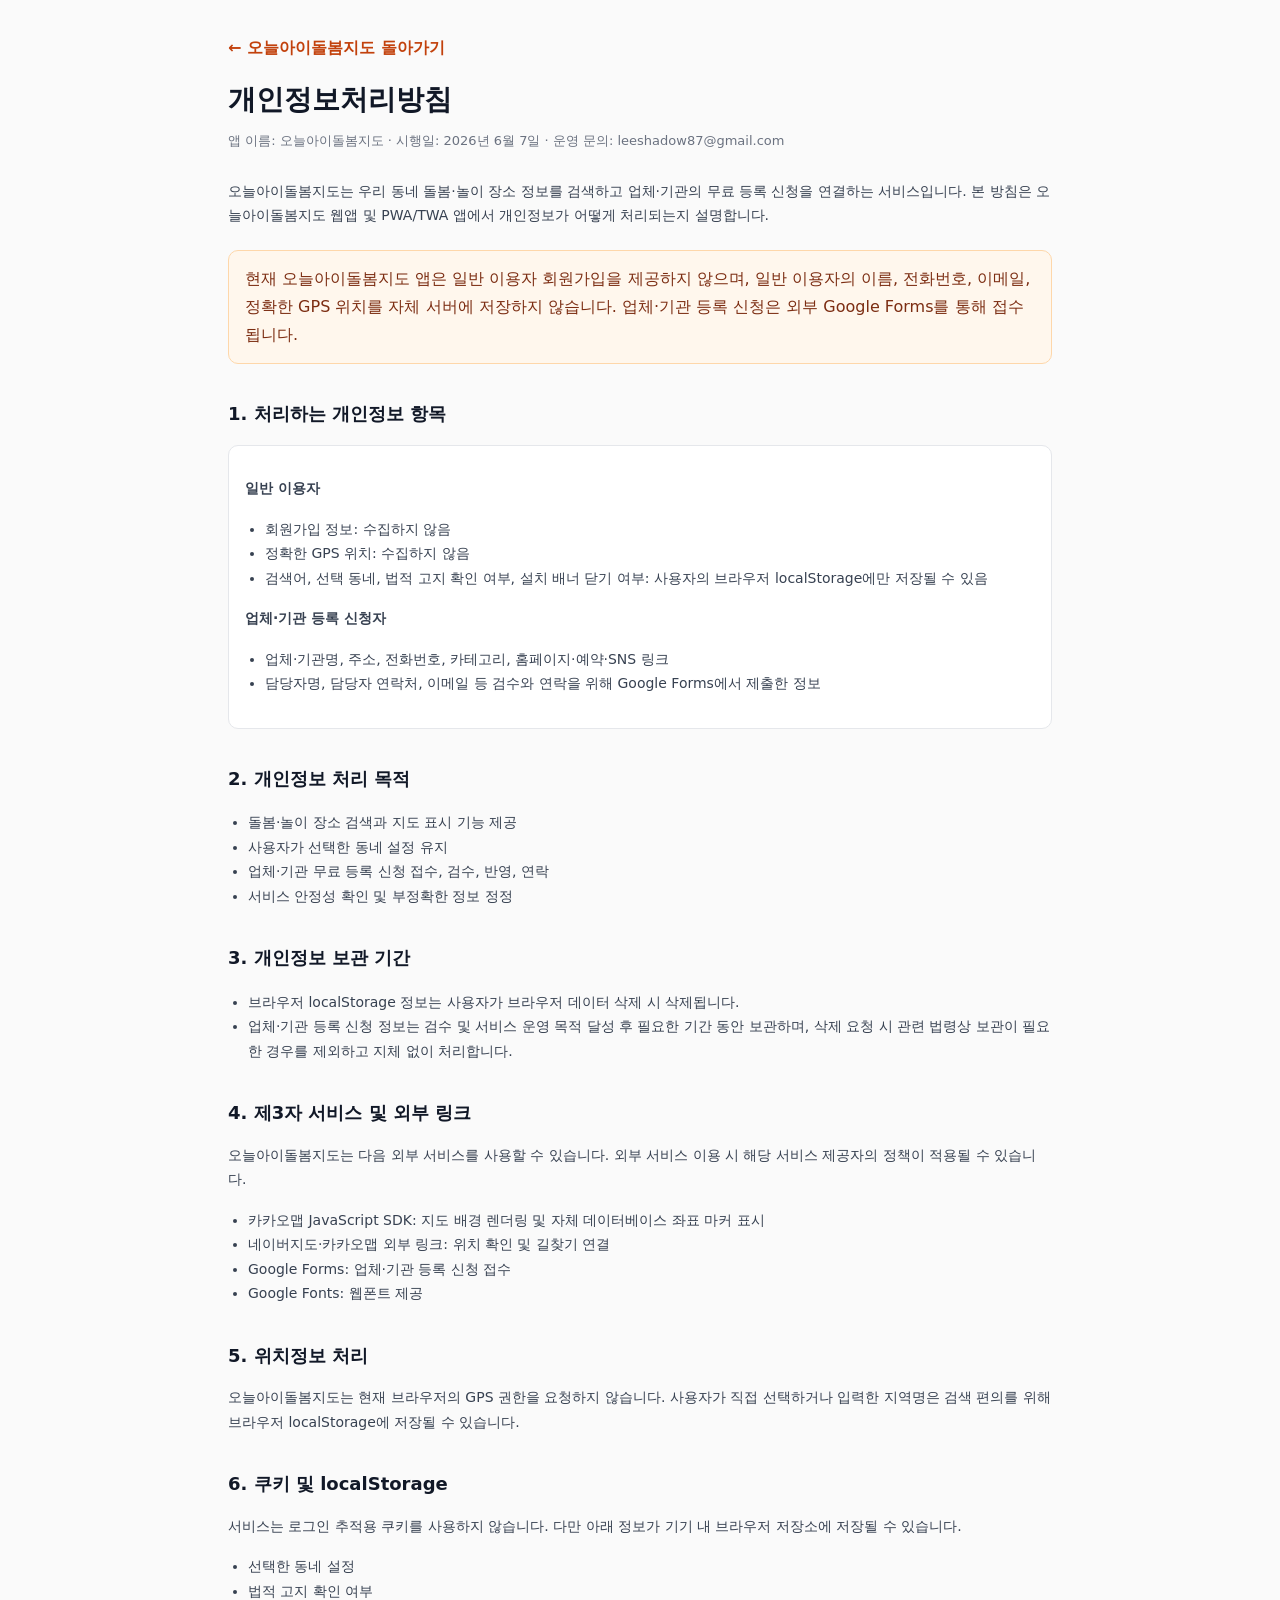
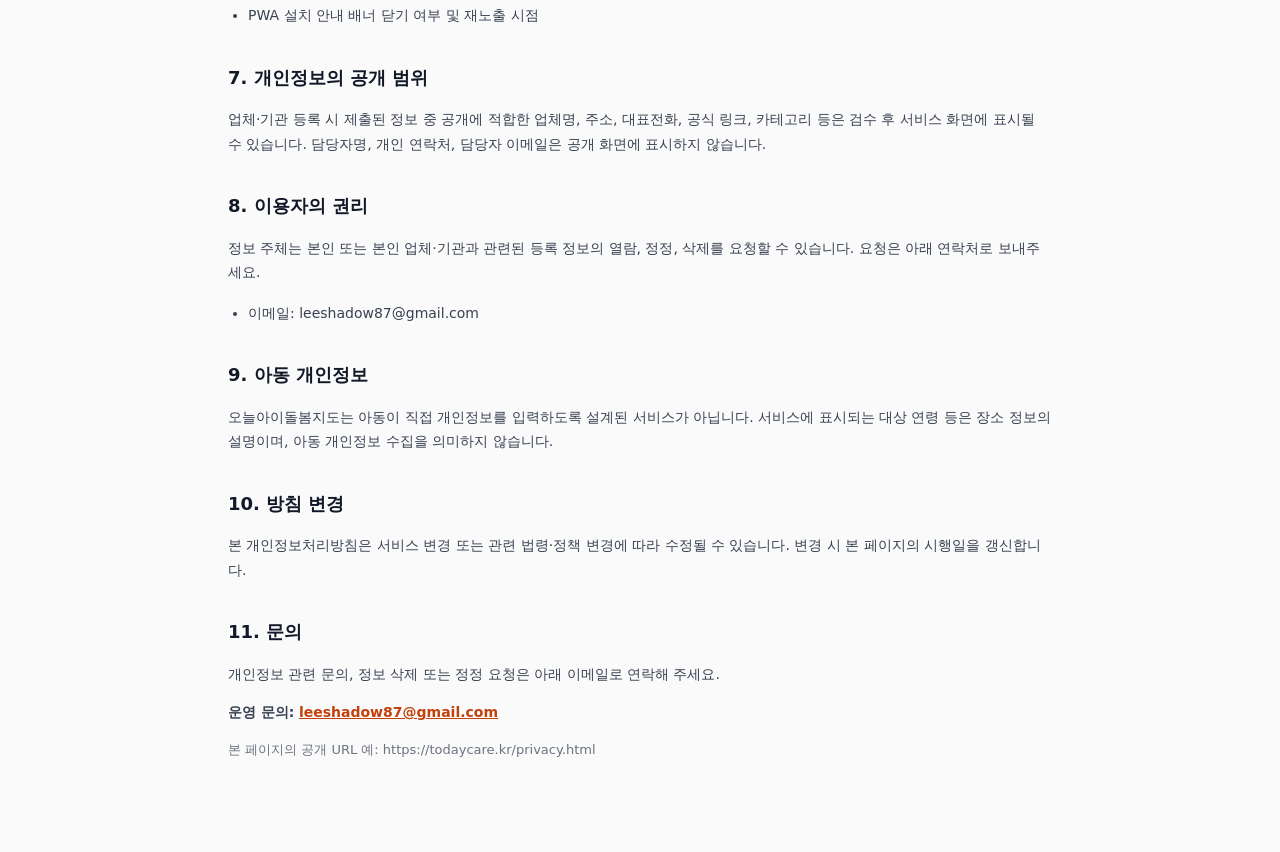
==== privacy.html @ aca75ce4 "Add files via upload" ====
<!DOCTYPE html>
<html lang="ko">
<head>
<meta charset="UTF-8">
<meta name="viewport" content="width=device-width, initial-scale=1.0">
<meta name="robots" content="index,follow">
<title>개인정보처리방침 | 오늘아이돌봄지도</title>
<link rel="icon" type="image/png" sizes="192x192" href="icons/icon-192.png">
<link rel="apple-touch-icon" href="icons/icon-192.png">
<style>
  *{box-sizing:border-box}
  body{margin:0;background:#fafafa;color:#111827;font-family:'Noto Sans KR',system-ui,-apple-system,BlinkMacSystemFont,'Segoe UI',sans-serif;line-height:1.75}
  main{max-width:860px;margin:0 auto;padding:34px 18px 64px}
  h1{font-size:28px;line-height:1.25;margin:0 0 8px}
  h2{font-size:18px;margin:34px 0 10px}
  p,li{font-size:14px;color:#374151}
  ul{padding-left:20px}
  a{color:#c2410c;font-weight:700}
  .meta{color:#6b7280;font-size:13px;margin-bottom:26px}
  .notice{background:#fff7ed;border:1px solid #fed7aa;border-radius:10px;padding:14px 16px;margin:22px 0;color:#7c2d12}
  .box{background:#fff;border:1px solid #e5e7eb;border-radius:10px;padding:16px;margin:16px 0}
  .back{display:inline-flex;margin-bottom:20px;text-decoration:none}
</style>
</head>
<body>
<main>
  <a class="back" href="./">← 오늘아이돌봄지도 돌아가기</a>
  <h1>개인정보처리방침</h1>
  <p class="meta">앱 이름: 오늘아이돌봄지도 · 시행일: 2026년 6월 7일 · 운영 문의: leeshadow87@gmail.com</p>

  <p>오늘아이돌봄지도는 우리 동네 돌봄·놀이 장소 정보를 검색하고 업체·기관의 무료 등록 신청을 연결하는 서비스입니다. 본 방침은 오늘아이돌봄지도 웹앱 및 PWA/TWA 앱에서 개인정보가 어떻게 처리되는지 설명합니다.</p>

  <div class="notice">
    현재 오늘아이돌봄지도 앱은 일반 이용자 회원가입을 제공하지 않으며, 일반 이용자의 이름, 전화번호, 이메일, 정확한 GPS 위치를 자체 서버에 저장하지 않습니다. 업체·기관 등록 신청은 외부 Google Forms를 통해 접수됩니다.
  </div>

  <h2>1. 처리하는 개인정보 항목</h2>
  <div class="box">
    <p><b>일반 이용자</b></p>
    <ul>
      <li>회원가입 정보: 수집하지 않음</li>
      <li>정확한 GPS 위치: 수집하지 않음</li>
      <li>검색어, 선택 동네, 법적 고지 확인 여부, 설치 배너 닫기 여부: 사용자의 브라우저 localStorage에만 저장될 수 있음</li>
    </ul>
    <p><b>업체·기관 등록 신청자</b></p>
    <ul>
      <li>업체·기관명, 주소, 전화번호, 카테고리, 홈페이지·예약·SNS 링크</li>
      <li>담당자명, 담당자 연락처, 이메일 등 검수와 연락을 위해 Google Forms에서 제출한 정보</li>
    </ul>
  </div>

  <h2>2. 개인정보 처리 목적</h2>
  <ul>
    <li>돌봄·놀이 장소 검색과 지도 표시 기능 제공</li>
    <li>사용자가 선택한 동네 설정 유지</li>
    <li>업체·기관 무료 등록 신청 접수, 검수, 반영, 연락</li>
    <li>서비스 안정성 확인 및 부정확한 정보 정정</li>
  </ul>

  <h2>3. 개인정보 보관 기간</h2>
  <ul>
    <li>브라우저 localStorage 정보는 사용자가 브라우저 데이터 삭제 시 삭제됩니다.</li>
    <li>업체·기관 등록 신청 정보는 검수 및 서비스 운영 목적 달성 후 필요한 기간 동안 보관하며, 삭제 요청 시 관련 법령상 보관이 필요한 경우를 제외하고 지체 없이 처리합니다.</li>
  </ul>

  <h2>4. 제3자 서비스 및 외부 링크</h2>
  <p>오늘아이돌봄지도는 다음 외부 서비스를 사용할 수 있습니다. 외부 서비스 이용 시 해당 서비스 제공자의 정책이 적용될 수 있습니다.</p>
  <ul>
    <li>카카오맵 JavaScript SDK: 지도 배경 렌더링 및 자체 데이터베이스 좌표 마커 표시</li>
    <li>네이버지도·카카오맵 외부 링크: 위치 확인 및 길찾기 연결</li>
    <li>Google Forms: 업체·기관 등록 신청 접수</li>
    <li>Google Fonts: 웹폰트 제공</li>
  </ul>

  <h2>5. 위치정보 처리</h2>
  <p>오늘아이돌봄지도는 현재 브라우저의 GPS 권한을 요청하지 않습니다. 사용자가 직접 선택하거나 입력한 지역명은 검색 편의를 위해 브라우저 localStorage에 저장될 수 있습니다.</p>

  <h2>6. 쿠키 및 localStorage</h2>
  <p>서비스는 로그인 추적용 쿠키를 사용하지 않습니다. 다만 아래 정보가 기기 내 브라우저 저장소에 저장될 수 있습니다.</p>
  <ul>
    <li>선택한 동네 설정</li>
    <li>법적 고지 확인 여부</li>
    <li>PWA 설치 안내 배너 닫기 여부 및 재노출 시점</li>
  </ul>

  <h2>7. 개인정보의 공개 범위</h2>
  <p>업체·기관 등록 시 제출된 정보 중 공개에 적합한 업체명, 주소, 대표전화, 공식 링크, 카테고리 등은 검수 후 서비스 화면에 표시될 수 있습니다. 담당자명, 개인 연락처, 담당자 이메일은 공개 화면에 표시하지 않습니다.</p>

  <h2>8. 이용자의 권리</h2>
  <p>정보 주체는 본인 또는 본인 업체·기관과 관련된 등록 정보의 열람, 정정, 삭제를 요청할 수 있습니다. 요청은 아래 연락처로 보내주세요.</p>
  <ul>
    <li>이메일: leeshadow87@gmail.com</li>
  </ul>

  <h2>9. 아동 개인정보</h2>
  <p>오늘아이돌봄지도는 아동이 직접 개인정보를 입력하도록 설계된 서비스가 아닙니다. 서비스에 표시되는 대상 연령 등은 장소 정보의 설명이며, 아동 개인정보 수집을 의미하지 않습니다.</p>

  <h2>10. 방침 변경</h2>
  <p>본 개인정보처리방침은 서비스 변경 또는 관련 법령·정책 변경에 따라 수정될 수 있습니다. 변경 시 본 페이지의 시행일을 갱신합니다.</p>

  <h2>11. 문의</h2>
  <p>개인정보 관련 문의, 정보 삭제 또는 정정 요청은 아래 이메일로 연락해 주세요.</p>
  <p><b>운영 문의:</b> <a href="mailto:leeshadow87@gmail.com">leeshadow87@gmail.com</a></p>

  <p class="meta">본 페이지의 공개 URL 예: https://todaycare.kr/privacy.html</p>
</main>
</body>
</html>
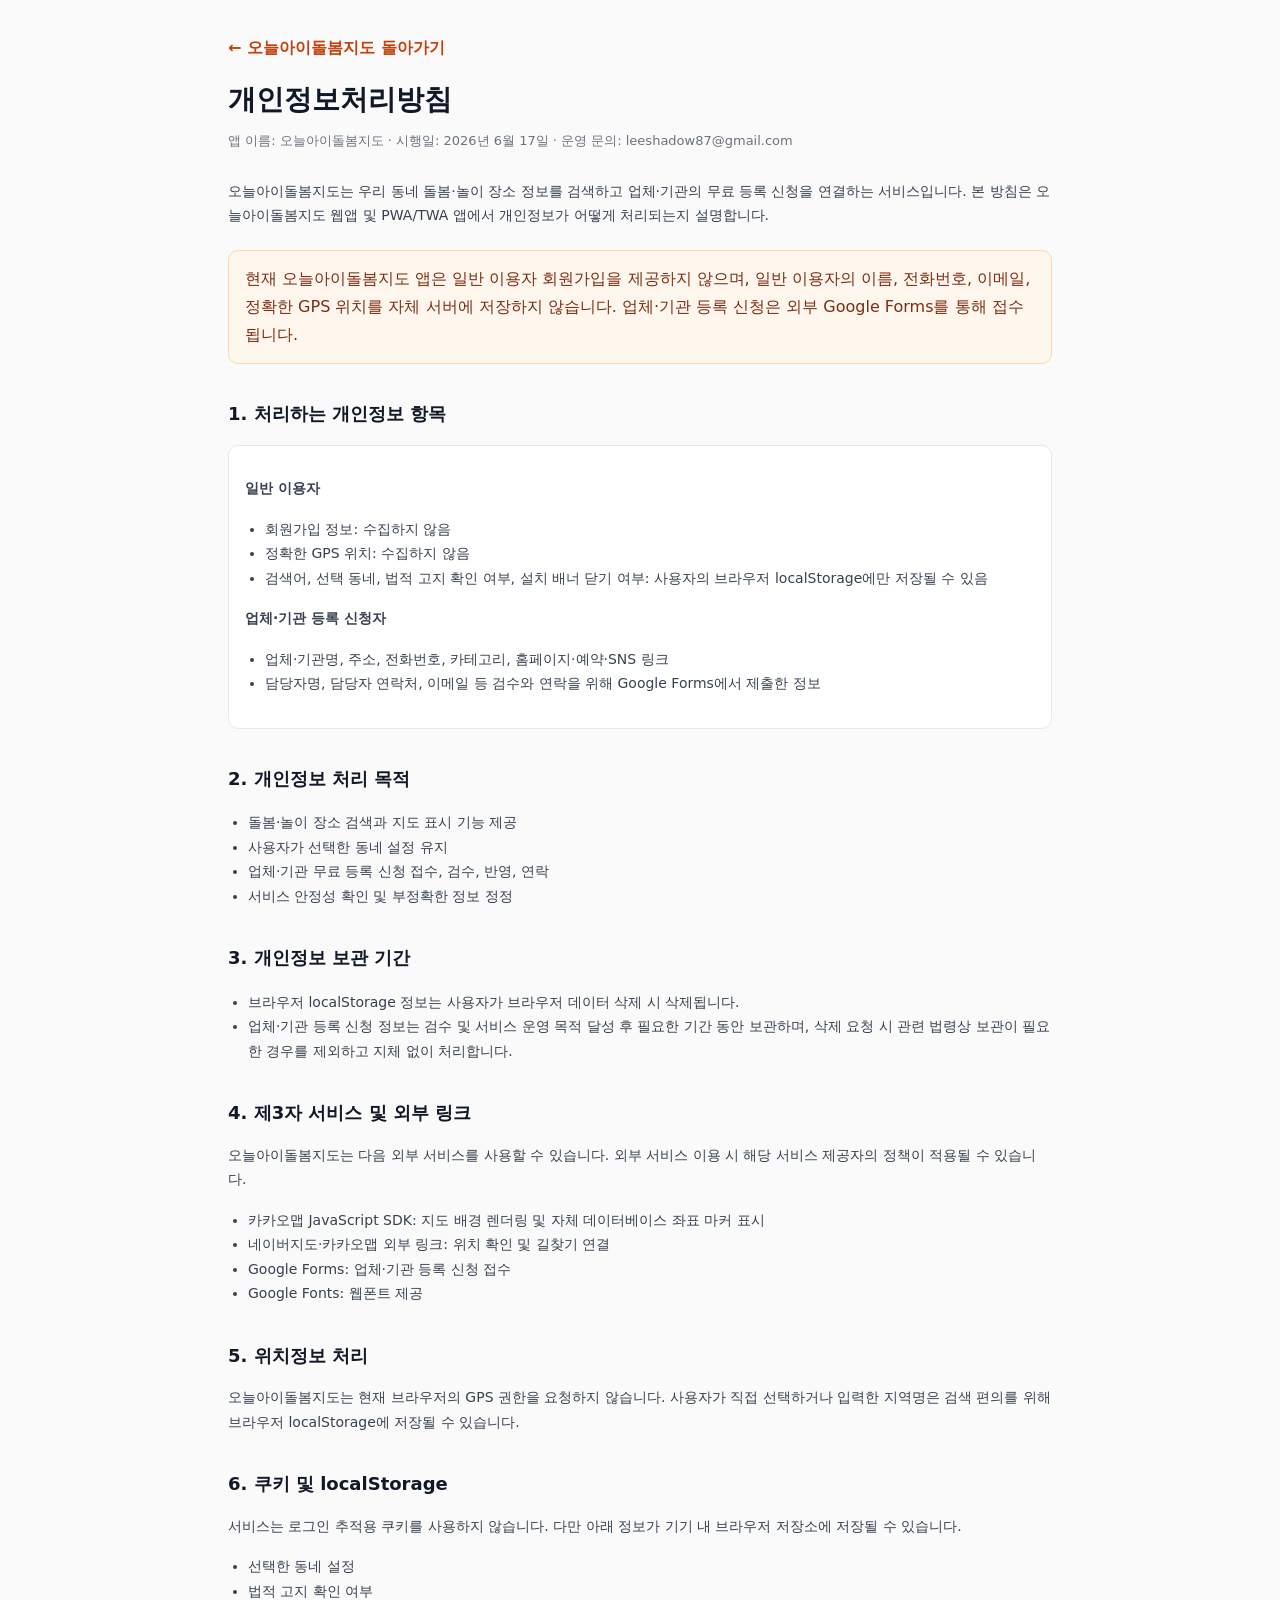
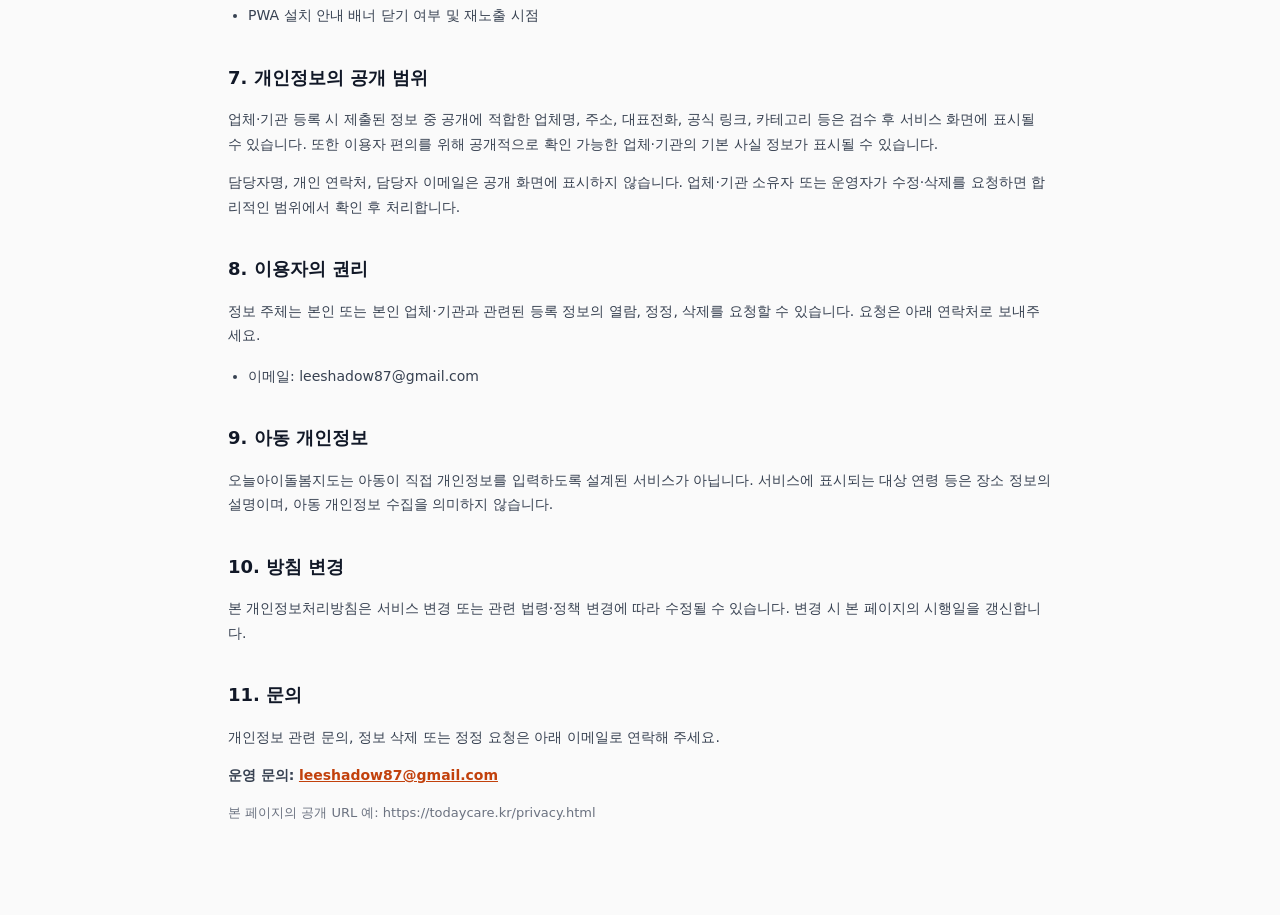
==== commit 8b5a5eab: "Add files via upload" ====
--- a/privacy.html
+++ b/privacy.html
@@ -26,7 +26,7 @@
 <main>
   <a class="back" href="./">← 오늘아이돌봄지도 돌아가기</a>
   <h1>개인정보처리방침</h1>
-  <p class="meta">앱 이름: 오늘아이돌봄지도 · 시행일: 2026년 6월 7일 · 운영 문의: leeshadow87@gmail.com</p>
+  <p class="meta">앱 이름: 오늘아이돌봄지도 · 시행일: 2026년 6월 17일 · 운영 문의: leeshadow87@gmail.com</p>
 
   <p>오늘아이돌봄지도는 우리 동네 돌봄·놀이 장소 정보를 검색하고 업체·기관의 무료 등록 신청을 연결하는 서비스입니다. 본 방침은 오늘아이돌봄지도 웹앱 및 PWA/TWA 앱에서 개인정보가 어떻게 처리되는지 설명합니다.</p>
 
@@ -84,7 +84,8 @@
   </ul>
 
   <h2>7. 개인정보의 공개 범위</h2>
-  <p>업체·기관 등록 시 제출된 정보 중 공개에 적합한 업체명, 주소, 대표전화, 공식 링크, 카테고리 등은 검수 후 서비스 화면에 표시될 수 있습니다. 담당자명, 개인 연락처, 담당자 이메일은 공개 화면에 표시하지 않습니다.</p>
+  <p>업체·기관 등록 시 제출된 정보 중 공개에 적합한 업체명, 주소, 대표전화, 공식 링크, 카테고리 등은 검수 후 서비스 화면에 표시될 수 있습니다. 또한 이용자 편의를 위해 공개적으로 확인 가능한 업체·기관의 기본 사실 정보가 표시될 수 있습니다.</p>
+  <p>담당자명, 개인 연락처, 담당자 이메일은 공개 화면에 표시하지 않습니다. 업체·기관 소유자 또는 운영자가 수정·삭제를 요청하면 합리적인 범위에서 확인 후 처리합니다.</p>
 
   <h2>8. 이용자의 권리</h2>
   <p>정보 주체는 본인 또는 본인 업체·기관과 관련된 등록 정보의 열람, 정정, 삭제를 요청할 수 있습니다. 요청은 아래 연락처로 보내주세요.</p>
